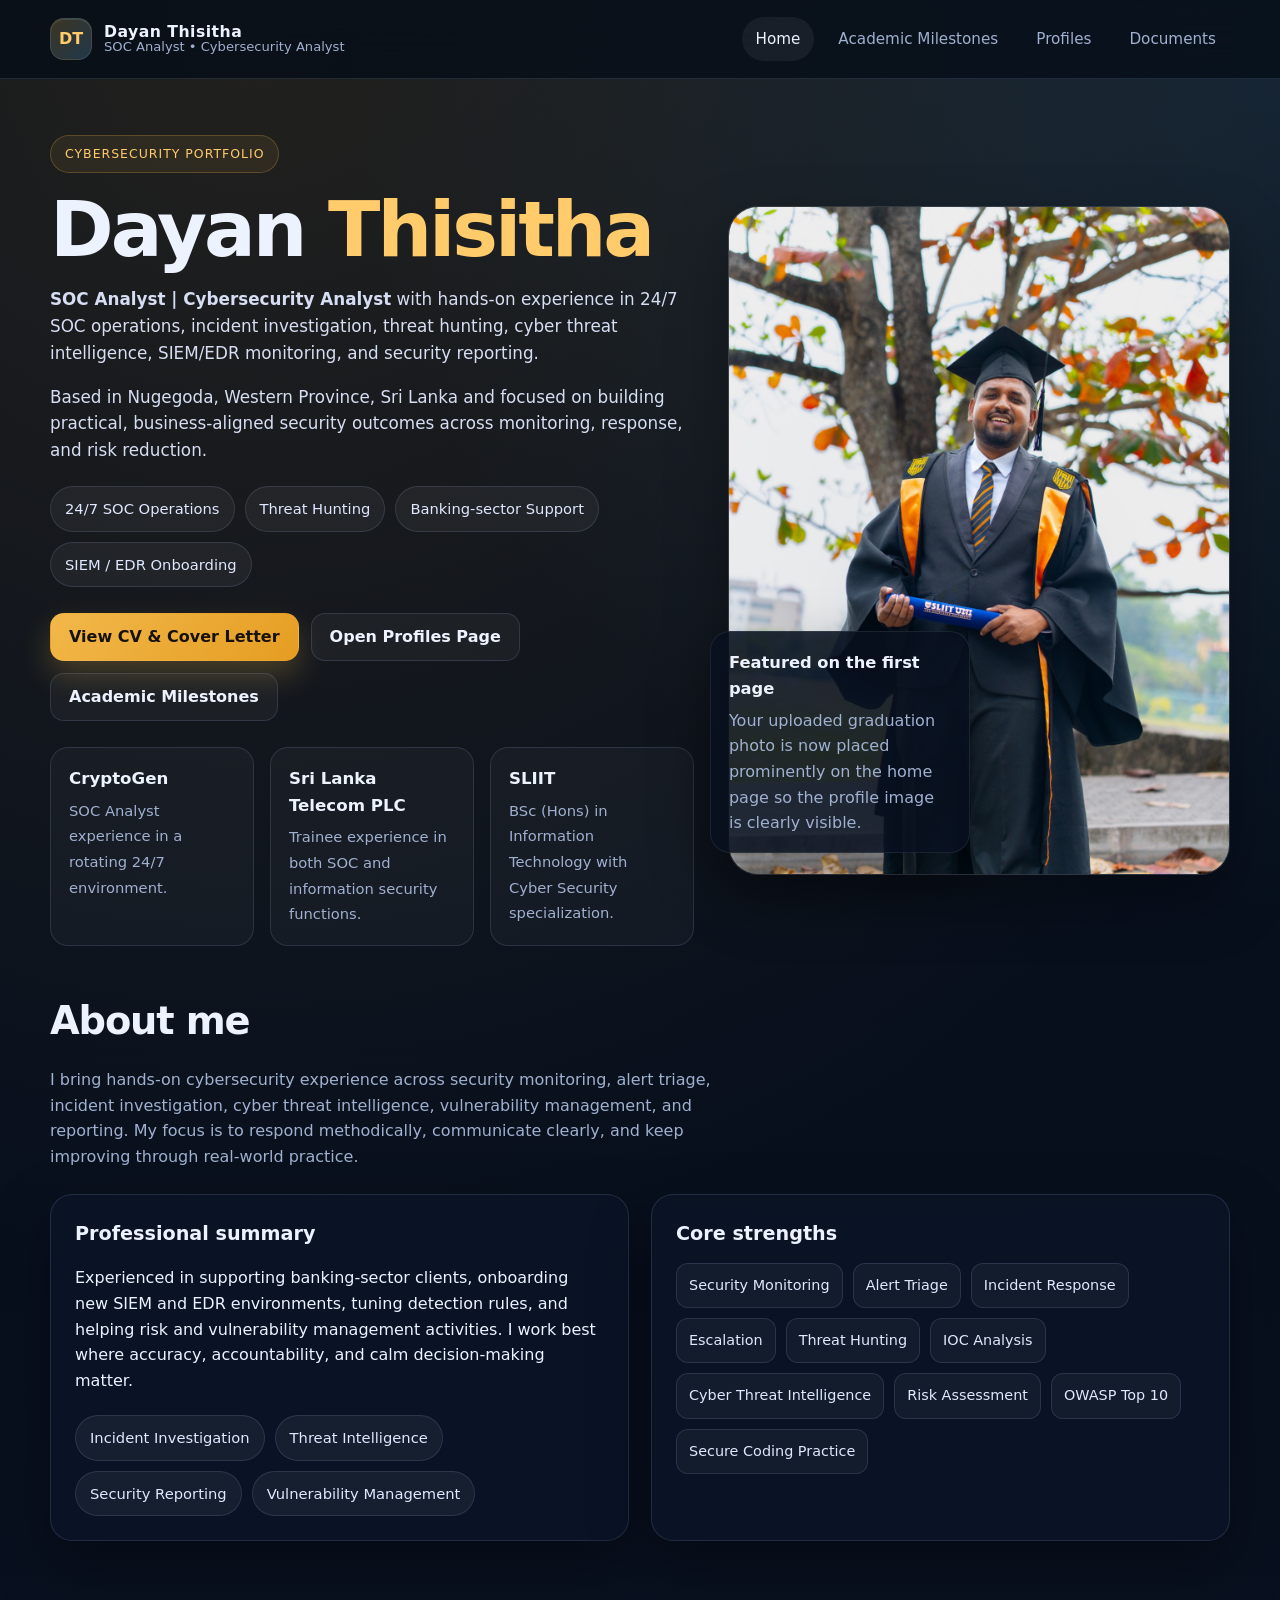
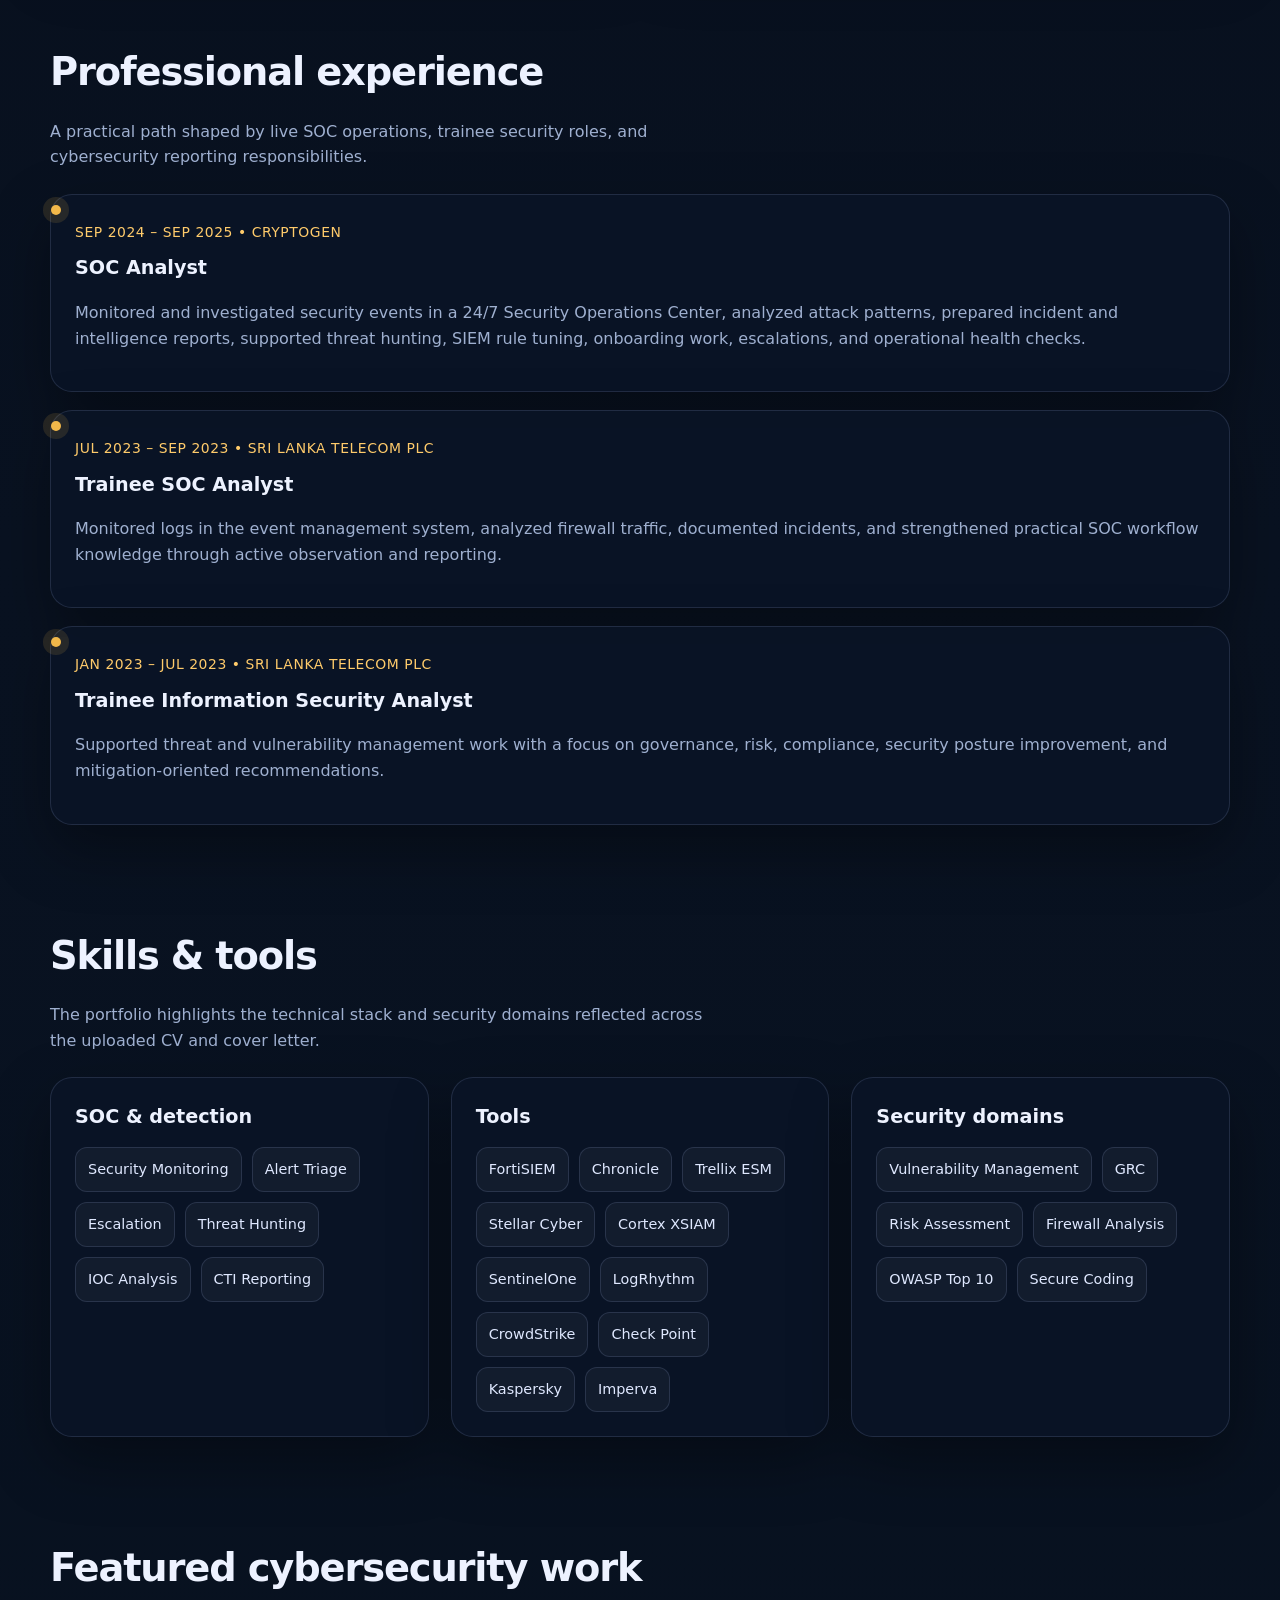
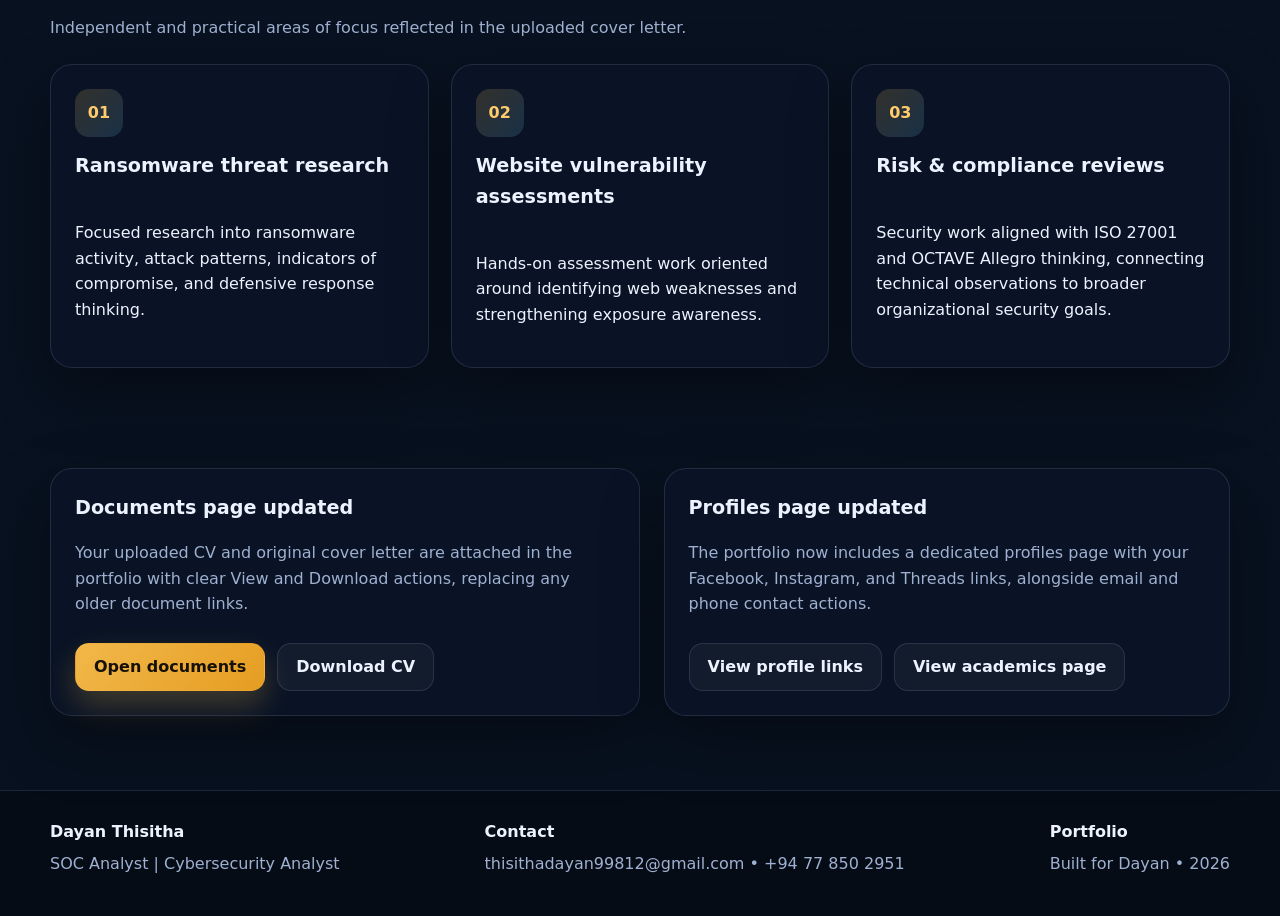
==== index.html @ 26781df1 "Add files via upload" ====
<!DOCTYPE html>
<html lang="en">
<head>
  <meta charset="UTF-8">
  <meta name="viewport" content="width=device-width, initial-scale=1.0">
  <title>Dayan Thisitha | Cybersecurity Portfolio</title>
  <meta name="description" content="Portfolio of Dayan Thisitha, SOC Analyst and Cybersecurity Analyst.">
  <link rel="stylesheet" href="style.css">
</head>
<body>
  
<header class="site-header">
  <div class="navbar">
    <a class="brand" href="index.html" aria-label="Dayan Thisitha home page">
      <div class="brand-mark">DT</div>
      <div class="brand-copy">
        <strong>Dayan Thisitha</strong>
        <span>SOC Analyst • Cybersecurity Analyst</span>
      </div>
    </a>
    <button class="nav-toggle" type="button" aria-label="Toggle navigation">☰</button>
    <nav class="nav-links" aria-label="Primary navigation">
          <a class="active" href="index.html">Home</a>
          <a class="" href="academic-milestones.html">Academic Milestones</a>
          <a class="" href="profiles.html">Profiles</a>
          <a class="" href="documents.html">Documents</a>
    </nav>
  </div>
</header>


  <main>
    <section class="page-hero">
      <div class="container hero-grid">
        <div class="hero-copy" data-reveal>
          <span class="eyebrow">Cybersecurity Portfolio</span>
          <h1>Dayan <span class="highlight">Thisitha</span></h1>
          <p class="lead"><strong>SOC Analyst | Cybersecurity Analyst</strong> with hands-on experience in 24/7 SOC operations, incident investigation, threat hunting, cyber threat intelligence, SIEM/EDR monitoring, and security reporting.</p>
          <p class="lead">Based in Nugegoda, Western Province, Sri Lanka and focused on building practical, business-aligned security outcomes across monitoring, response, and risk reduction.</p>
          <div class="hero-badges">
            <span class="badge-pill">24/7 SOC Operations</span>
            <span class="badge-pill">Threat Hunting</span>
            <span class="badge-pill">Banking-sector Support</span>
            <span class="badge-pill">SIEM / EDR Onboarding</span>
          </div>
          <div class="hero-actions">
            <a class="button" href="documents.html">View CV & Cover Letter</a>
            <a class="button-secondary" href="profiles.html">Open Profiles Page</a>
            <a class="button-secondary" href="academic-milestones.html">Academic Milestones</a>
          </div>
          <div class="kpi-row">
            <div class="kpi">
              <strong>CryptoGen</strong>
              <span>SOC Analyst experience in a rotating 24/7 environment.</span>
            </div>
            <div class="kpi">
              <strong>Sri Lanka Telecom PLC</strong>
              <span>Trainee experience in both SOC and information security functions.</span>
            </div>
            <div class="kpi">
              <strong>SLIIT</strong>
              <span>BSc (Hons) in Information Technology with Cyber Security specialization.</span>
            </div>
          </div>
        </div>
        <div class="hero-visual" data-reveal>
          <div class="image-frame hero-photo">
            <img src="assets/images/profile-hero.jpg" alt="Dayan Thisitha in graduation attire holding a diploma outdoors.">
          </div>
          <div class="floating-card">
            <strong>Featured on the first page</strong>
            <span>Your uploaded graduation photo is now placed prominently on the home page so the profile image is clearly visible.</span>
          </div>
        </div>
      </div>
    </section>

    <section class="section">
      <div class="container">
        <div class="section-intro" data-reveal>
          <h2>About me</h2>
          <p>I bring hands-on cybersecurity experience across security monitoring, alert triage, incident investigation, cyber threat intelligence, vulnerability management, and reporting. My focus is to respond methodically, communicate clearly, and keep improving through real-world practice.</p>
        </div>
        <div class="grid two">
          <article class="card" data-reveal>
            <h3>Professional summary</h3>
            <p>Experienced in supporting banking-sector clients, onboarding new SIEM and EDR environments, tuning detection rules, and helping risk and vulnerability management activities. I work best where accuracy, accountability, and calm decision-making matter.</p>
            <div class="tag-list">
              <span class="tag">Incident Investigation</span>
              <span class="tag">Threat Intelligence</span>
              <span class="tag">Security Reporting</span>
              <span class="tag">Vulnerability Management</span>
            </div>
          </article>
          <article class="card" data-reveal>
            <h3>Core strengths</h3>
            <div class="skill-group">
              <span class="skill-chip">Security Monitoring</span>
              <span class="skill-chip">Alert Triage</span>
              <span class="skill-chip">Incident Response</span>
              <span class="skill-chip">Escalation</span>
              <span class="skill-chip">Threat Hunting</span>
              <span class="skill-chip">IOC Analysis</span>
              <span class="skill-chip">Cyber Threat Intelligence</span>
              <span class="skill-chip">Risk Assessment</span>
              <span class="skill-chip">OWASP Top 10</span>
              <span class="skill-chip">Secure Coding Practice</span>
            </div>
          </article>
        </div>
      </div>
    </section>

    <section class="section">
      <div class="container">
        <div class="section-intro" data-reveal>
          <h2>Professional experience</h2>
          <p>A practical path shaped by live SOC operations, trainee security roles, and cybersecurity reporting responsibilities.</p>
        </div>
        <div class="timeline">
          <article class="timeline-item" data-reveal>
            <span class="meta">Sep 2024 – Sep 2025 • CryptoGen</span>
            <h3>SOC Analyst</h3>
            <p>Monitored and investigated security events in a 24/7 Security Operations Center, analyzed attack patterns, prepared incident and intelligence reports, supported threat hunting, SIEM rule tuning, onboarding work, escalations, and operational health checks.</p>
          </article>
          <article class="timeline-item" data-reveal>
            <span class="meta">Jul 2023 – Sep 2023 • Sri Lanka Telecom PLC</span>
            <h3>Trainee SOC Analyst</h3>
            <p>Monitored logs in the event management system, analyzed firewall traffic, documented incidents, and strengthened practical SOC workflow knowledge through active observation and reporting.</p>
          </article>
          <article class="timeline-item" data-reveal>
            <span class="meta">Jan 2023 – Jul 2023 • Sri Lanka Telecom PLC</span>
            <h3>Trainee Information Security Analyst</h3>
            <p>Supported threat and vulnerability management work with a focus on governance, risk, compliance, security posture improvement, and mitigation-oriented recommendations.</p>
          </article>
        </div>
      </div>
    </section>

    <section class="section">
      <div class="container">
        <div class="section-intro" data-reveal>
          <h2>Skills & tools</h2>
          <p>The portfolio highlights the technical stack and security domains reflected across the uploaded CV and cover letter.</p>
        </div>
        <div class="grid three">
          <article class="card" data-reveal>
            <h3>SOC & detection</h3>
            <div class="skill-group">
              <span class="skill-chip">Security Monitoring</span>
              <span class="skill-chip">Alert Triage</span>
              <span class="skill-chip">Escalation</span>
              <span class="skill-chip">Threat Hunting</span>
              <span class="skill-chip">IOC Analysis</span>
              <span class="skill-chip">CTI Reporting</span>
            </div>
          </article>
          <article class="card" data-reveal>
            <h3>Tools</h3>
            <div class="skill-group">
              <span class="skill-chip">FortiSIEM</span>
              <span class="skill-chip">Chronicle</span>
              <span class="skill-chip">Trellix ESM</span>
              <span class="skill-chip">Stellar Cyber</span>
              <span class="skill-chip">Cortex XSIAM</span>
              <span class="skill-chip">SentinelOne</span>
              <span class="skill-chip">LogRhythm</span>
              <span class="skill-chip">CrowdStrike</span>
              <span class="skill-chip">Check Point</span>
              <span class="skill-chip">Kaspersky</span>
              <span class="skill-chip">Imperva</span>
            </div>
          </article>
          <article class="card" data-reveal>
            <h3>Security domains</h3>
            <div class="skill-group">
              <span class="skill-chip">Vulnerability Management</span>
              <span class="skill-chip">GRC</span>
              <span class="skill-chip">Risk Assessment</span>
              <span class="skill-chip">Firewall Analysis</span>
              <span class="skill-chip">OWASP Top 10</span>
              <span class="skill-chip">Secure Coding</span>
            </div>
          </article>
        </div>
      </div>
    </section>

    <section class="section">
      <div class="container">
        <div class="section-intro" data-reveal>
          <h2>Featured cybersecurity work</h2>
          <p>Independent and practical areas of focus reflected in the uploaded cover letter.</p>
        </div>
        <div class="grid three">
          <article class="feature-card" data-reveal>
            <div class="feature-icon">01</div>
            <h3>Ransomware threat research</h3>
            <p>Focused research into ransomware activity, attack patterns, indicators of compromise, and defensive response thinking.</p>
          </article>
          <article class="feature-card" data-reveal>
            <div class="feature-icon">02</div>
            <h3>Website vulnerability assessments</h3>
            <p>Hands-on assessment work oriented around identifying web weaknesses and strengthening exposure awareness.</p>
          </article>
          <article class="feature-card" data-reveal>
            <div class="feature-icon">03</div>
            <h3>Risk & compliance reviews</h3>
            <p>Security work aligned with ISO 27001 and OCTAVE Allegro thinking, connecting technical observations to broader organizational security goals.</p>
          </article>
        </div>
      </div>
    </section>

    <section class="section">
      <div class="container split-layout">
        <article class="callout" data-reveal>
          <h3>Documents page updated</h3>
          <p>Your uploaded CV and original cover letter are attached in the portfolio with clear View and Download actions, replacing any older document links.</p>
          <div class="inline-actions">
            <a class="button" href="documents.html">Open documents</a>
            <a class="button-secondary" href="assets/documents/dayan-thisitha-cv.pdf" download>Download CV</a>
          </div>
        </article>
        <article class="callout" data-reveal>
          <h3>Profiles page updated</h3>
          <p>The portfolio now includes a dedicated profiles page with your Facebook, Instagram, and Threads links, alongside email and phone contact actions.</p>
          <div class="inline-actions">
            <a class="button-secondary" href="profiles.html">View profile links</a>
            <a class="button-secondary" href="academic-milestones.html">View academics page</a>
          </div>
        </article>
      </div>
    </section>
  </main>

  
<footer class="footer">
  <div class="container footer-grid">
    <div>
      <strong>Dayan Thisitha</strong>
      <span>SOC Analyst | Cybersecurity Analyst</span>
    </div>
    <div>
      <strong>Contact</strong>
      <span><a href="mailto:thisithadayan99812@gmail.com">thisithadayan99812@gmail.com</a> • <a href="tel:+94778502951">+94 77 850 2951</a></span>
    </div>
    <div>
      <strong>Portfolio</strong>
      <span>Built for Dayan • <span data-year></span></span>
    </div>
  </div>
</footer>

  <script src="script.js"></script>
</body>
</html>
---- style.css ----
:root {
  --bg: #07111f;
  --bg-soft: #0b1730;
  --panel: rgba(10, 20, 38, 0.9);
  --panel-strong: #0d1b34;
  --text: #edf2ff;
  --muted: #9fb0d0;
  --line: rgba(173, 196, 255, 0.14);
  --gold: #f2b84a;
  --gold-strong: #ffcb6b;
  --accent: #6cc7ff;
  --shadow: 0 24px 60px rgba(0, 0, 0, 0.34);
  --radius: 22px;
  --radius-sm: 16px;
  --width: min(1180px, calc(100vw - 32px));
}

* { box-sizing: border-box; }
html { scroll-behavior: smooth; }
body {
  margin: 0;
  font-family: Inter, ui-sans-serif, system-ui, -apple-system, BlinkMacSystemFont, "Segoe UI", sans-serif;
  background:
    radial-gradient(circle at top right, rgba(108, 199, 255, 0.12), transparent 22%),
    radial-gradient(circle at 20% 0%, rgba(242, 184, 74, 0.12), transparent 30%),
    linear-gradient(180deg, #050c18 0%, #091221 52%, #07111f 100%);
  color: var(--text);
  line-height: 1.6;
}
body::before {
  content: "";
  position: fixed;
  inset: 0;
  background-image:
    linear-gradient(rgba(255,255,255,0.03) 1px, transparent 1px),
    linear-gradient(90deg, rgba(255,255,255,0.03) 1px, transparent 1px);
  background-size: 42px 42px;
  opacity: 0.22;
  pointer-events: none;
  mask-image: linear-gradient(to bottom, rgba(0,0,0,0.5), transparent 85%);
}

a { color: inherit; text-decoration: none; }
img { max-width: 100%; display: block; }
button { font: inherit; }

.container {
  width: var(--width);
  margin: 0 auto;
}

.site-header {
  position: sticky;
  top: 0;
  z-index: 30;
  backdrop-filter: blur(18px);
  background: rgba(6, 13, 24, 0.78);
  border-bottom: 1px solid var(--line);
}

.navbar {
  width: var(--width);
  margin: 0 auto;
  min-height: 78px;
  display: flex;
  align-items: center;
  justify-content: space-between;
  gap: 18px;
}

.brand {
  display: flex;
  align-items: center;
  gap: 12px;
  min-width: 0;
}

.brand-mark {
  width: 42px;
  height: 42px;
  display: grid;
  place-items: center;
  border-radius: 14px;
  background: linear-gradient(135deg, rgba(242, 184, 74, 0.22), rgba(108, 199, 255, 0.22));
  border: 1px solid rgba(255,255,255,0.10);
  box-shadow: inset 0 1px 0 rgba(255,255,255,0.1);
  font-weight: 800;
  color: var(--gold-strong);
}

.brand-copy {
  display: flex;
  flex-direction: column;
  line-height: 1.1;
}
.brand-copy strong { font-size: 0.98rem; letter-spacing: 0.03em; }
.brand-copy span { color: var(--muted); font-size: 0.82rem; }

.nav-toggle {
  display: none;
  width: 46px;
  height: 46px;
  border-radius: 14px;
  background: rgba(255,255,255,0.04);
  border: 1px solid var(--line);
  color: var(--text);
}

.nav-links {
  display: flex;
  align-items: center;
  gap: 10px;
  flex-wrap: wrap;
}

.nav-links a {
  color: var(--muted);
  padding: 10px 14px;
  border-radius: 999px;
  transition: 0.22s ease;
  font-size: 0.95rem;
}

.nav-links a:hover,
.nav-links a.active {
  color: var(--text);
  background: rgba(255,255,255,0.06);
}

.page-hero {
  padding: 56px 0 18px;
}

.hero-grid {
  display: grid;
  grid-template-columns: 1.18fr 0.92fr;
  gap: 34px;
  align-items: center;
}

.eyebrow {
  display: inline-flex;
  align-items: center;
  gap: 10px;
  padding: 8px 14px;
  border-radius: 999px;
  border: 1px solid rgba(242, 184, 74, 0.24);
  background: rgba(242, 184, 74, 0.08);
  color: var(--gold-strong);
  letter-spacing: 0.08em;
  text-transform: uppercase;
  font-size: 0.78rem;
}

.hero-copy h1,
.page-title {
  margin: 18px 0 14px;
  line-height: 1.02;
  font-size: clamp(2.4rem, 6vw, 4.8rem);
  letter-spacing: -0.04em;
}

.lead {
  max-width: 68ch;
  color: #d6def3;
  font-size: 1.05rem;
}

.highlight {
  color: var(--gold-strong);
}

.hero-badges,
.tag-list {
  display: flex;
  flex-wrap: wrap;
  gap: 10px;
  margin: 22px 0 0;
}

.tag,
.badge-pill {
  padding: 10px 14px;
  border-radius: 999px;
  background: rgba(255,255,255,0.05);
  border: 1px solid var(--line);
  color: #dfe8ff;
  font-size: 0.92rem;
}

.hero-actions,
.inline-actions {
  display: flex;
  flex-wrap: wrap;
  gap: 12px;
  margin-top: 26px;
}

.button,
.button-secondary {
  display: inline-flex;
  align-items: center;
  justify-content: center;
  gap: 10px;
  min-height: 48px;
  padding: 0 18px;
  border-radius: 14px;
  border: 1px solid transparent;
  font-weight: 700;
  transition: 0.22s ease;
}

.button {
  background: linear-gradient(135deg, var(--gold), #e59d22);
  color: #16110a;
  box-shadow: 0 14px 30px rgba(242, 184, 74, 0.24);
}
.button:hover { transform: translateY(-2px); }

.button-secondary {
  border-color: var(--line);
  background: rgba(255,255,255,0.04);
  color: var(--text);
}
.button-secondary:hover {
  background: rgba(255,255,255,0.08);
  transform: translateY(-2px);
}

.hero-visual {
  position: relative;
}

.image-frame {
  position: relative;
  overflow: hidden;
  border-radius: 30px;
  border: 1px solid rgba(255,255,255,0.10);
  box-shadow: var(--shadow);
  background: linear-gradient(180deg, rgba(255,255,255,0.06), rgba(255,255,255,0.02));
}

.image-frame img {
  width: 100%;
  height: 100%;
  object-fit: cover;
}

.image-frame.hero-photo {
  min-height: 620px;
}

.floating-card,
.metric-card,
.notice-card {
  background: rgba(8, 17, 31, 0.88);
  border: 1px solid rgba(255,255,255,0.08);
  border-radius: 20px;
  box-shadow: var(--shadow);
}

.floating-card {
  position: absolute;
  left: -18px;
  bottom: 22px;
  padding: 18px 18px 16px;
  max-width: 260px;
}

.floating-card strong {
  display: block;
  font-size: 1.02rem;
  margin-bottom: 6px;
}
.floating-card span,
.muted,
.card-copy p,
.timeline p,
.profile-card p,
.doc-card p,
.callout p {
  color: var(--muted);
}

.section {
  padding: 26px 0 74px;
}

.section-intro {
  margin-bottom: 24px;
}
.section-intro h2 {
  margin: 0 0 10px;
  font-size: clamp(1.7rem, 3vw, 2.5rem);
  letter-spacing: -0.03em;
}
.section-intro p { color: var(--muted); max-width: 66ch; }

.grid {
  display: grid;
  gap: 22px;
}
.grid.two { grid-template-columns: repeat(2, minmax(0, 1fr)); }
.grid.three { grid-template-columns: repeat(3, minmax(0, 1fr)); }

.card,
.timeline-item,
.profile-card,
.doc-card,
.callout,
.feature-card,
.quote-card {
  background: var(--panel);
  border: 1px solid var(--line);
  border-radius: var(--radius);
  padding: 24px;
  box-shadow: var(--shadow);
}

.card h3,
.timeline-item h3,
.profile-card h3,
.doc-card h3,
.feature-card h3,
.callout h3 {
  margin-top: 0;
  margin-bottom: 8px;
  font-size: 1.2rem;
}

.kpi-row {
  display: grid;
  grid-template-columns: repeat(3, minmax(0, 1fr));
  gap: 16px;
  margin-top: 26px;
}

.kpi {
  padding: 18px;
  border-radius: 18px;
  border: 1px solid var(--line);
  background: rgba(255,255,255,0.03);
}
.kpi strong {
  display: block;
  font-size: 1.04rem;
  margin-bottom: 5px;
}
.kpi span { color: var(--muted); font-size: 0.92rem; }

.timeline {
  position: relative;
  display: grid;
  gap: 18px;
}

.timeline-item {
  position: relative;
  padding-left: 24px;
}
.timeline-item::before {
  content: "";
  position: absolute;
  left: 0;
  top: 10px;
  width: 10px;
  height: 10px;
  border-radius: 999px;
  background: var(--gold);
  box-shadow: 0 0 0 8px rgba(242, 184, 74, 0.12);
}

.meta {
  display: inline-block;
  margin-bottom: 10px;
  color: var(--gold-strong);
  font-size: 0.87rem;
  letter-spacing: 0.04em;
  text-transform: uppercase;
}

.skill-group {
  display: flex;
  flex-wrap: wrap;
  gap: 10px;
  margin-top: 14px;
}

.skill-chip {
  padding: 10px 12px;
  border-radius: 12px;
  background: rgba(255,255,255,0.04);
  border: 1px solid var(--line);
  color: #dfe8ff;
  font-size: 0.9rem;
}

.feature-card {
  display: flex;
  flex-direction: column;
  gap: 14px;
  min-height: 100%;
}

.feature-icon {
  width: 48px;
  height: 48px;
  border-radius: 14px;
  display: grid;
  place-items: center;
  background: linear-gradient(135deg, rgba(242, 184, 74, 0.18), rgba(108, 199, 255, 0.16));
  color: var(--gold-strong);
  font-weight: 800;
}

.split-layout {
  display: grid;
  grid-template-columns: 1.02fr 0.98fr;
  gap: 24px;
  align-items: start;
}

.callout {
  height: 100%;
}

.gallery {
  display: grid;
  grid-template-columns: 1.02fr 0.98fr;
  gap: 24px;
  align-items: stretch;
}

.gallery .image-frame {
  min-height: 560px;
}
.gallery .image-frame.secondary {
  min-height: 420px;
}

.quote-card {
  padding: 26px;
  background: linear-gradient(180deg, rgba(242, 184, 74, 0.10), rgba(12, 19, 33, 0.92));
}
.quote-card p {
  font-size: 1.08rem;
  color: #eff4ff;
  margin: 0;
}
.quote-card span {
  display: block;
  margin-top: 12px;
  color: var(--muted);
}

.profile-grid,
.doc-grid {
  display: grid;
  grid-template-columns: repeat(2, minmax(0, 1fr));
  gap: 22px;
}

.profile-card,
.doc-card {
  display: flex;
  flex-direction: column;
  gap: 14px;
  min-height: 100%;
}

.profile-card .profile-top,
.doc-top {
  display: flex;
  align-items: center;
  gap: 14px;
}

.profile-badge {
  width: 52px;
  height: 52px;
  border-radius: 16px;
  display: grid;
  place-items: center;
  background: rgba(255,255,255,0.06);
  border: 1px solid var(--line);
  font-weight: 800;
  color: var(--gold-strong);
}

.profile-link {
  color: #d8e5ff;
  word-break: break-word;
  font-size: 0.92rem;
}

.doc-preview {
  overflow: hidden;
  border-radius: 18px;
  border: 1px solid var(--line);
}

.doc-preview img {
  width: 100%;
  aspect-ratio: 4 / 3.2;
  object-fit: cover;
  background: #fff;
}

.page-banner {
  padding-top: 44px;
}

.banner-card {
  padding: 26px;
  border-radius: 28px;
  border: 1px solid var(--line);
  background:
    linear-gradient(135deg, rgba(242,184,74,0.13), rgba(108,199,255,0.08)),
    rgba(8, 17, 31, 0.8);
  box-shadow: var(--shadow);
}

.banner-card h1 {
  margin: 12px 0 8px;
  font-size: clamp(2rem, 4.6vw, 3.7rem);
  letter-spacing: -0.04em;
}
.banner-card p { color: #d2ddf6; max-width: 70ch; }

.footer {
  padding: 28px 0 40px;
  border-top: 1px solid var(--line);
  background: rgba(3, 7, 13, 0.48);
}
.footer-grid {
  display: flex;
  justify-content: space-between;
  gap: 18px;
  flex-wrap: wrap;
  color: var(--muted);
}
.footer-grid strong { color: var(--text); display: block; margin-bottom: 6px; }

.reveal {
  opacity: 0;
  transform: translateY(24px);
  transition: opacity 0.6s ease, transform 0.6s ease;
}
.reveal.visible {
  opacity: 1;
  transform: translateY(0);
}

.small-note {
  color: var(--muted);
  font-size: 0.92rem;
}

@media (max-width: 980px) {
  .hero-grid,
  .split-layout,
  .gallery,
  .grid.two,
  .grid.three,
  .profile-grid,
  .doc-grid,
  .kpi-row {
    grid-template-columns: 1fr;
  }

  .hero-copy h1,
  .page-title {
    font-size: clamp(2.2rem, 10vw, 4rem);
  }

  .image-frame.hero-photo {
    min-height: 420px;
  }

  .gallery .image-frame,
  .gallery .image-frame.secondary {
    min-height: 360px;
  }

  .floating-card {
    position: static;
    margin-top: 18px;
    max-width: none;
  }
}

@media (max-width: 760px) {
  .navbar {
    padding: 12px 0;
    align-items: flex-start;
  }

  .nav-toggle { display: inline-grid; place-items: center; }
  .nav-links {
    display: none;
    width: 100%;
    padding-bottom: 8px;
  }
  .nav-links.open {
    display: flex;
    flex-direction: column;
    align-items: stretch;
  }
  .nav-links a {
    width: 100%;
    padding: 12px 14px;
    border-radius: 14px;
  }

  .brand { flex: 1; }

  .page-hero { padding-top: 28px; }
  .section { padding-bottom: 54px; }
}
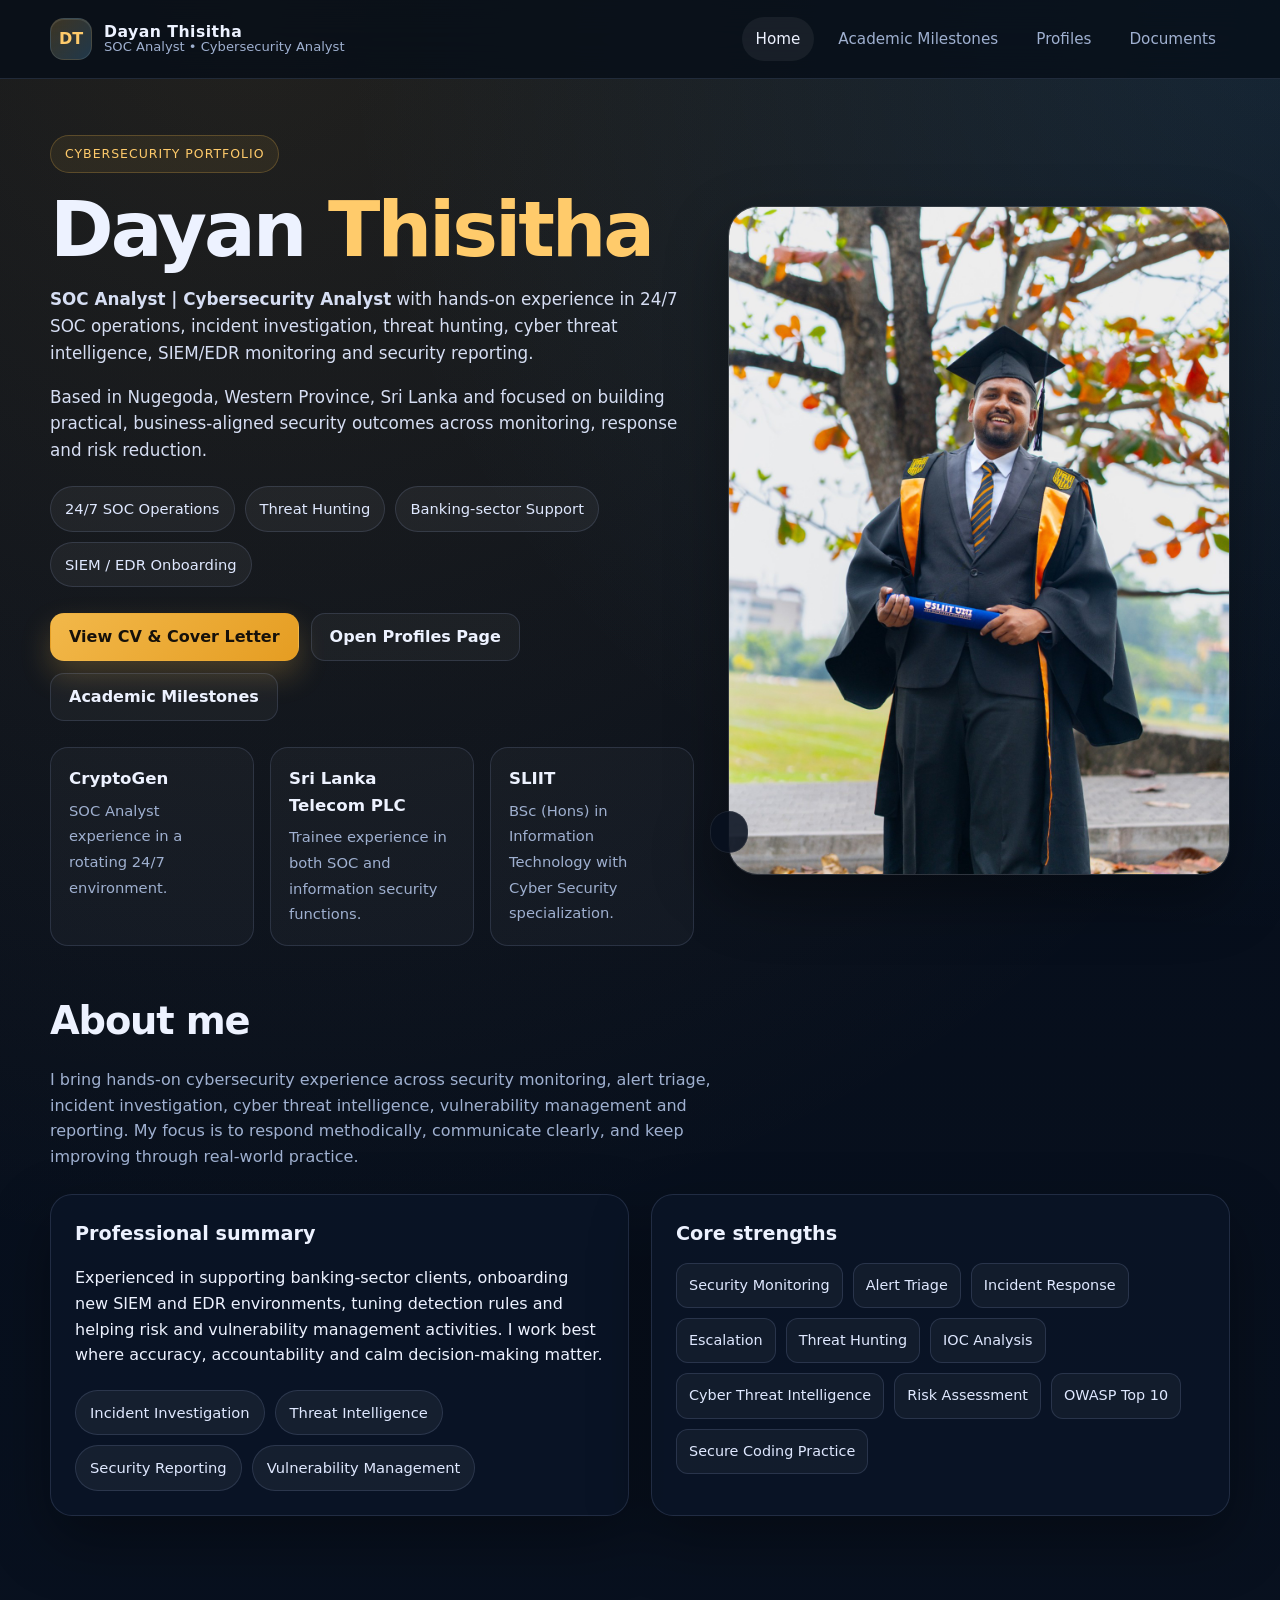
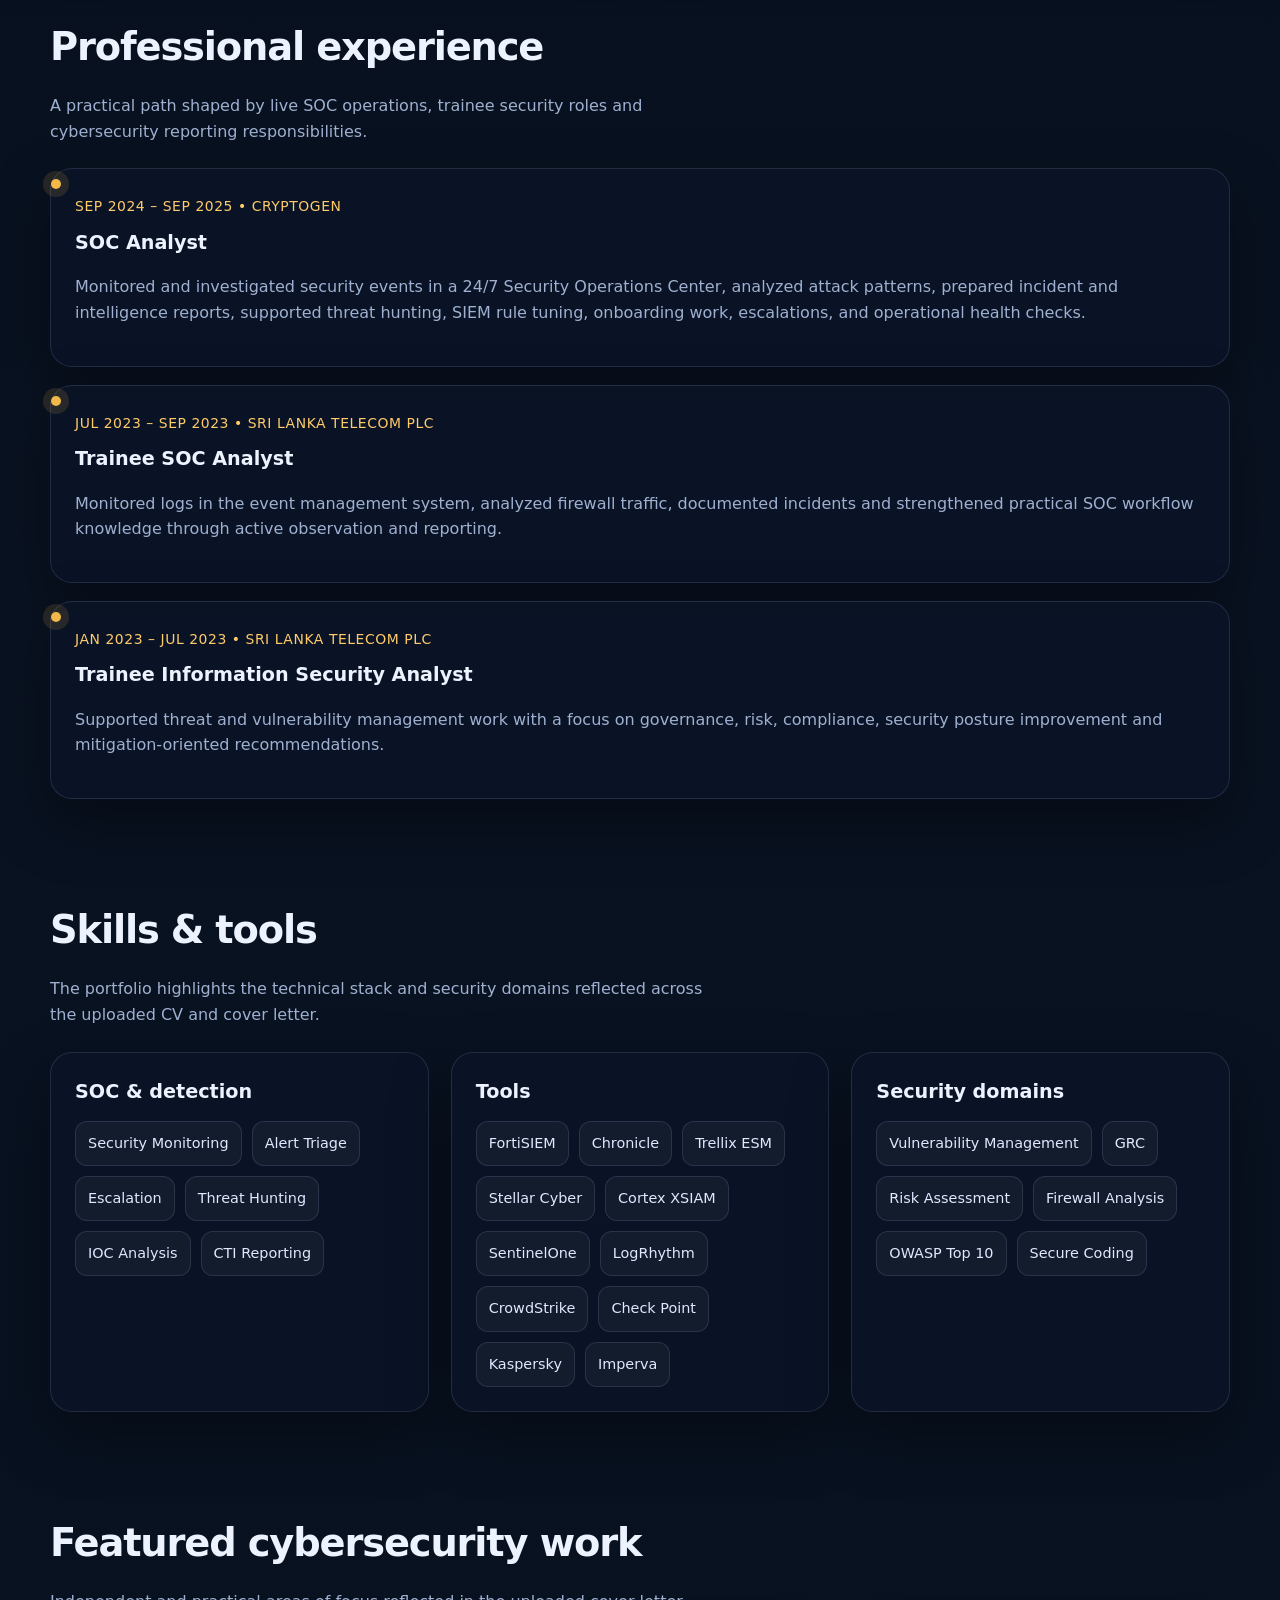
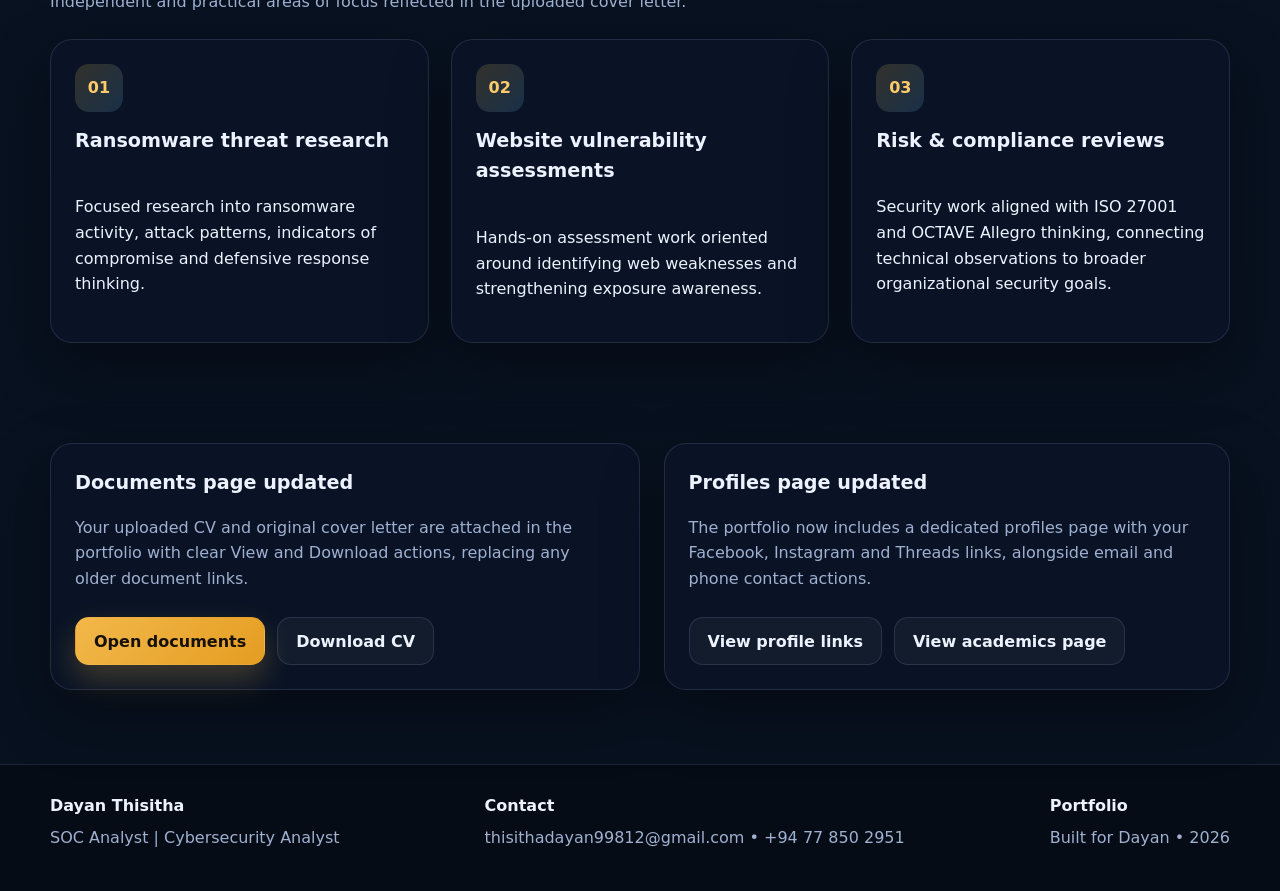
==== commit 12420f29: "Update index.html" ====
--- a/index.html
+++ b/index.html
@@ -35,8 +35,8 @@
         <div class="hero-copy" data-reveal>
           <span class="eyebrow">Cybersecurity Portfolio</span>
           <h1>Dayan <span class="highlight">Thisitha</span></h1>
-          <p class="lead"><strong>SOC Analyst | Cybersecurity Analyst</strong> with hands-on experience in 24/7 SOC operations, incident investigation, threat hunting, cyber threat intelligence, SIEM/EDR monitoring, and security reporting.</p>
-          <p class="lead">Based in Nugegoda, Western Province, Sri Lanka and focused on building practical, business-aligned security outcomes across monitoring, response, and risk reduction.</p>
+          <p class="lead"><strong>SOC Analyst | Cybersecurity Analyst</strong> with hands-on experience in 24/7 SOC operations, incident investigation, threat hunting, cyber threat intelligence, SIEM/EDR monitoring and security reporting.</p>
+          <p class="lead">Based in Nugegoda, Western Province, Sri Lanka and focused on building practical, business-aligned security outcomes across monitoring, response and risk reduction.</p>
           <div class="hero-badges">
             <span class="badge-pill">24/7 SOC Operations</span>
             <span class="badge-pill">Threat Hunting</span>
@@ -68,8 +68,8 @@
             <img src="assets/images/profile-hero.jpg" alt="Dayan Thisitha in graduation attire holding a diploma outdoors.">
           </div>
           <div class="floating-card">
-            <strong>Featured on the first page</strong>
-            <span>Your uploaded graduation photo is now placed prominently on the home page so the profile image is clearly visible.</span>
+            <strong></strong>
+            <span></span>
           </div>
         </div>
       </div>
@@ -79,12 +79,12 @@
       <div class="container">
         <div class="section-intro" data-reveal>
           <h2>About me</h2>
-          <p>I bring hands-on cybersecurity experience across security monitoring, alert triage, incident investigation, cyber threat intelligence, vulnerability management, and reporting. My focus is to respond methodically, communicate clearly, and keep improving through real-world practice.</p>
+          <p>I bring hands-on cybersecurity experience across security monitoring, alert triage, incident investigation, cyber threat intelligence, vulnerability management and reporting. My focus is to respond methodically, communicate clearly, and keep improving through real-world practice.</p>
         </div>
         <div class="grid two">
           <article class="card" data-reveal>
             <h3>Professional summary</h3>
-            <p>Experienced in supporting banking-sector clients, onboarding new SIEM and EDR environments, tuning detection rules, and helping risk and vulnerability management activities. I work best where accuracy, accountability, and calm decision-making matter.</p>
+            <p>Experienced in supporting banking-sector clients, onboarding new SIEM and EDR environments, tuning detection rules and helping risk and vulnerability management activities. I work best where accuracy, accountability and calm decision-making matter.</p>
             <div class="tag-list">
               <span class="tag">Incident Investigation</span>
               <span class="tag">Threat Intelligence</span>
@@ -115,7 +115,7 @@
       <div class="container">
         <div class="section-intro" data-reveal>
           <h2>Professional experience</h2>
-          <p>A practical path shaped by live SOC operations, trainee security roles, and cybersecurity reporting responsibilities.</p>
+          <p>A practical path shaped by live SOC operations, trainee security roles and cybersecurity reporting responsibilities.</p>
         </div>
         <div class="timeline">
           <article class="timeline-item" data-reveal>
@@ -126,12 +126,12 @@
           <article class="timeline-item" data-reveal>
             <span class="meta">Jul 2023 – Sep 2023 • Sri Lanka Telecom PLC</span>
             <h3>Trainee SOC Analyst</h3>
-            <p>Monitored logs in the event management system, analyzed firewall traffic, documented incidents, and strengthened practical SOC workflow knowledge through active observation and reporting.</p>
+            <p>Monitored logs in the event management system, analyzed firewall traffic, documented incidents and strengthened practical SOC workflow knowledge through active observation and reporting.</p>
           </article>
           <article class="timeline-item" data-reveal>
             <span class="meta">Jan 2023 – Jul 2023 • Sri Lanka Telecom PLC</span>
             <h3>Trainee Information Security Analyst</h3>
-            <p>Supported threat and vulnerability management work with a focus on governance, risk, compliance, security posture improvement, and mitigation-oriented recommendations.</p>
+            <p>Supported threat and vulnerability management work with a focus on governance, risk, compliance, security posture improvement and mitigation-oriented recommendations.</p>
           </article>
         </div>
       </div>
@@ -196,7 +196,7 @@
           <article class="feature-card" data-reveal>
             <div class="feature-icon">01</div>
             <h3>Ransomware threat research</h3>
-            <p>Focused research into ransomware activity, attack patterns, indicators of compromise, and defensive response thinking.</p>
+            <p>Focused research into ransomware activity, attack patterns, indicators of compromise and defensive response thinking.</p>
           </article>
           <article class="feature-card" data-reveal>
             <div class="feature-icon">02</div>
@@ -224,7 +224,7 @@
         </article>
         <article class="callout" data-reveal>
           <h3>Profiles page updated</h3>
-          <p>The portfolio now includes a dedicated profiles page with your Facebook, Instagram, and Threads links, alongside email and phone contact actions.</p>
+          <p>The portfolio now includes a dedicated profiles page with your Facebook, Instagram and Threads links, alongside email and phone contact actions.</p>
           <div class="inline-actions">
             <a class="button-secondary" href="profiles.html">View profile links</a>
             <a class="button-secondary" href="academic-milestones.html">View academics page</a>
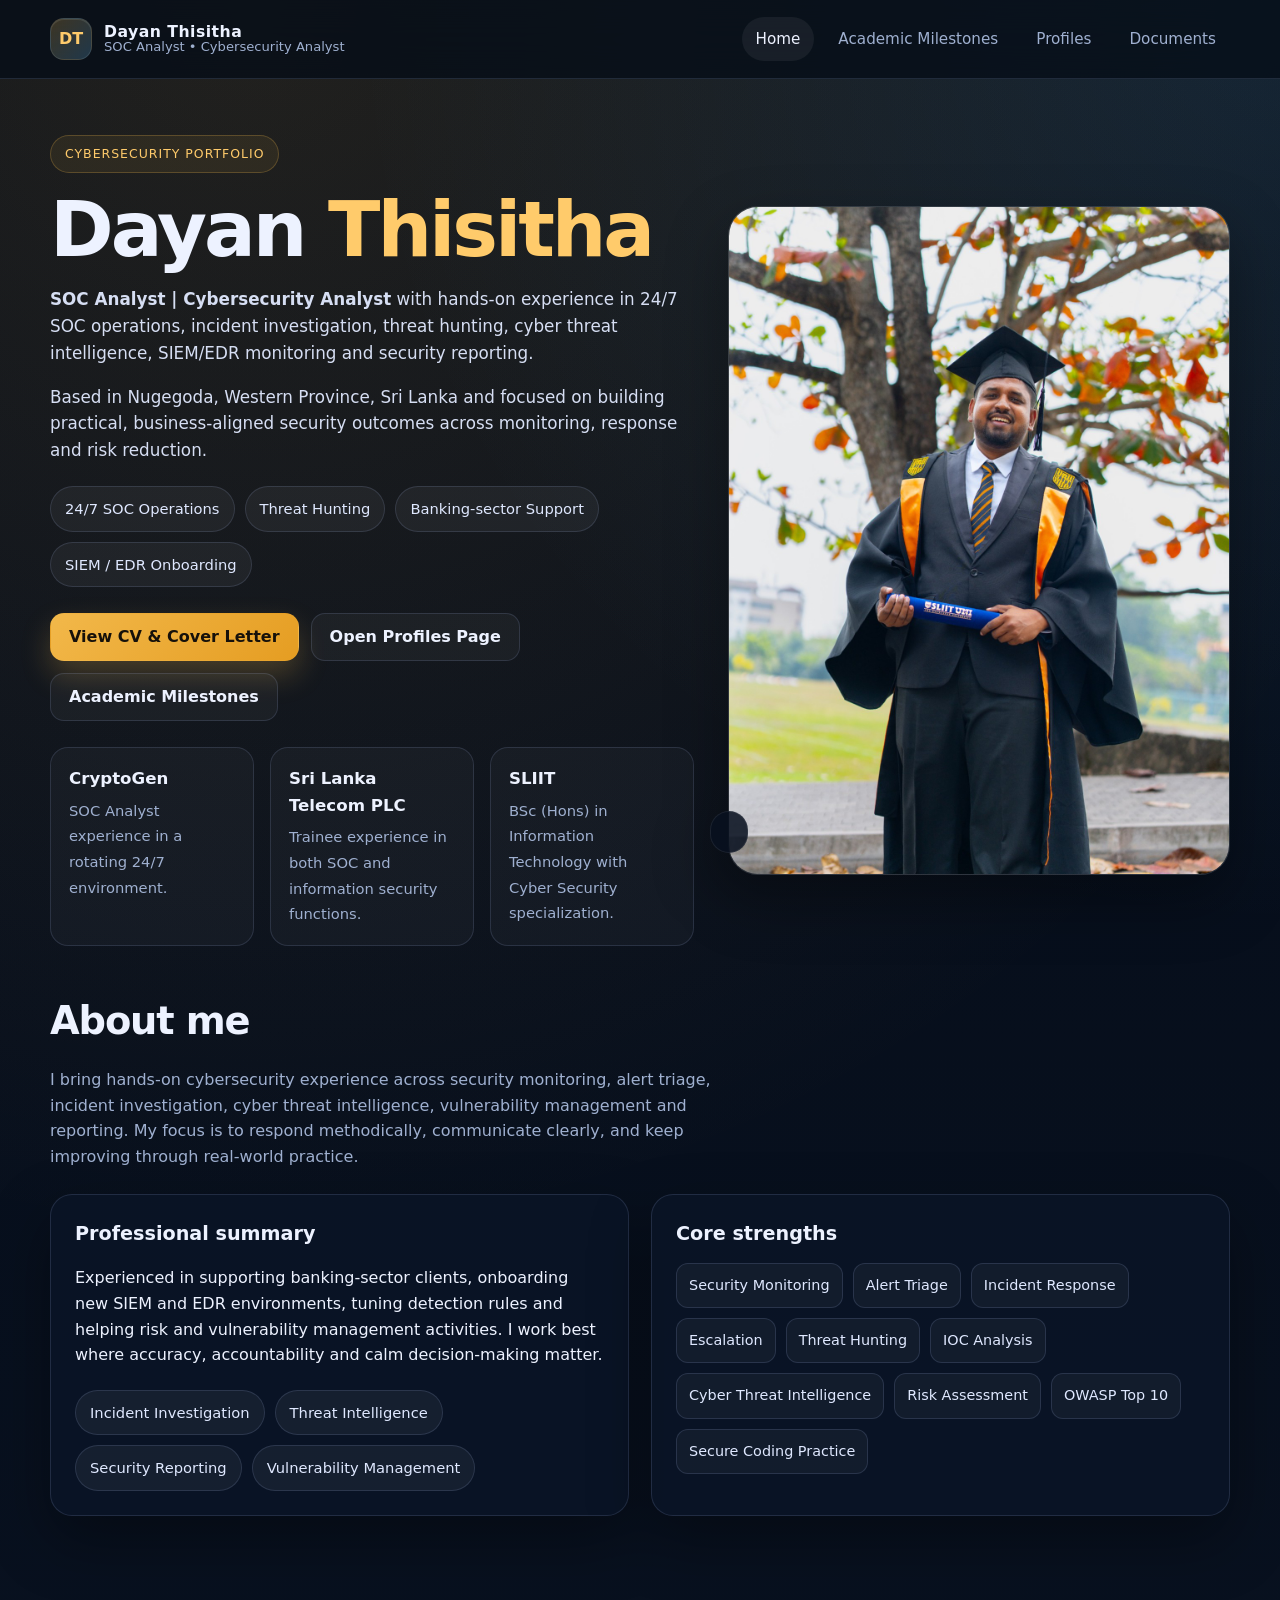
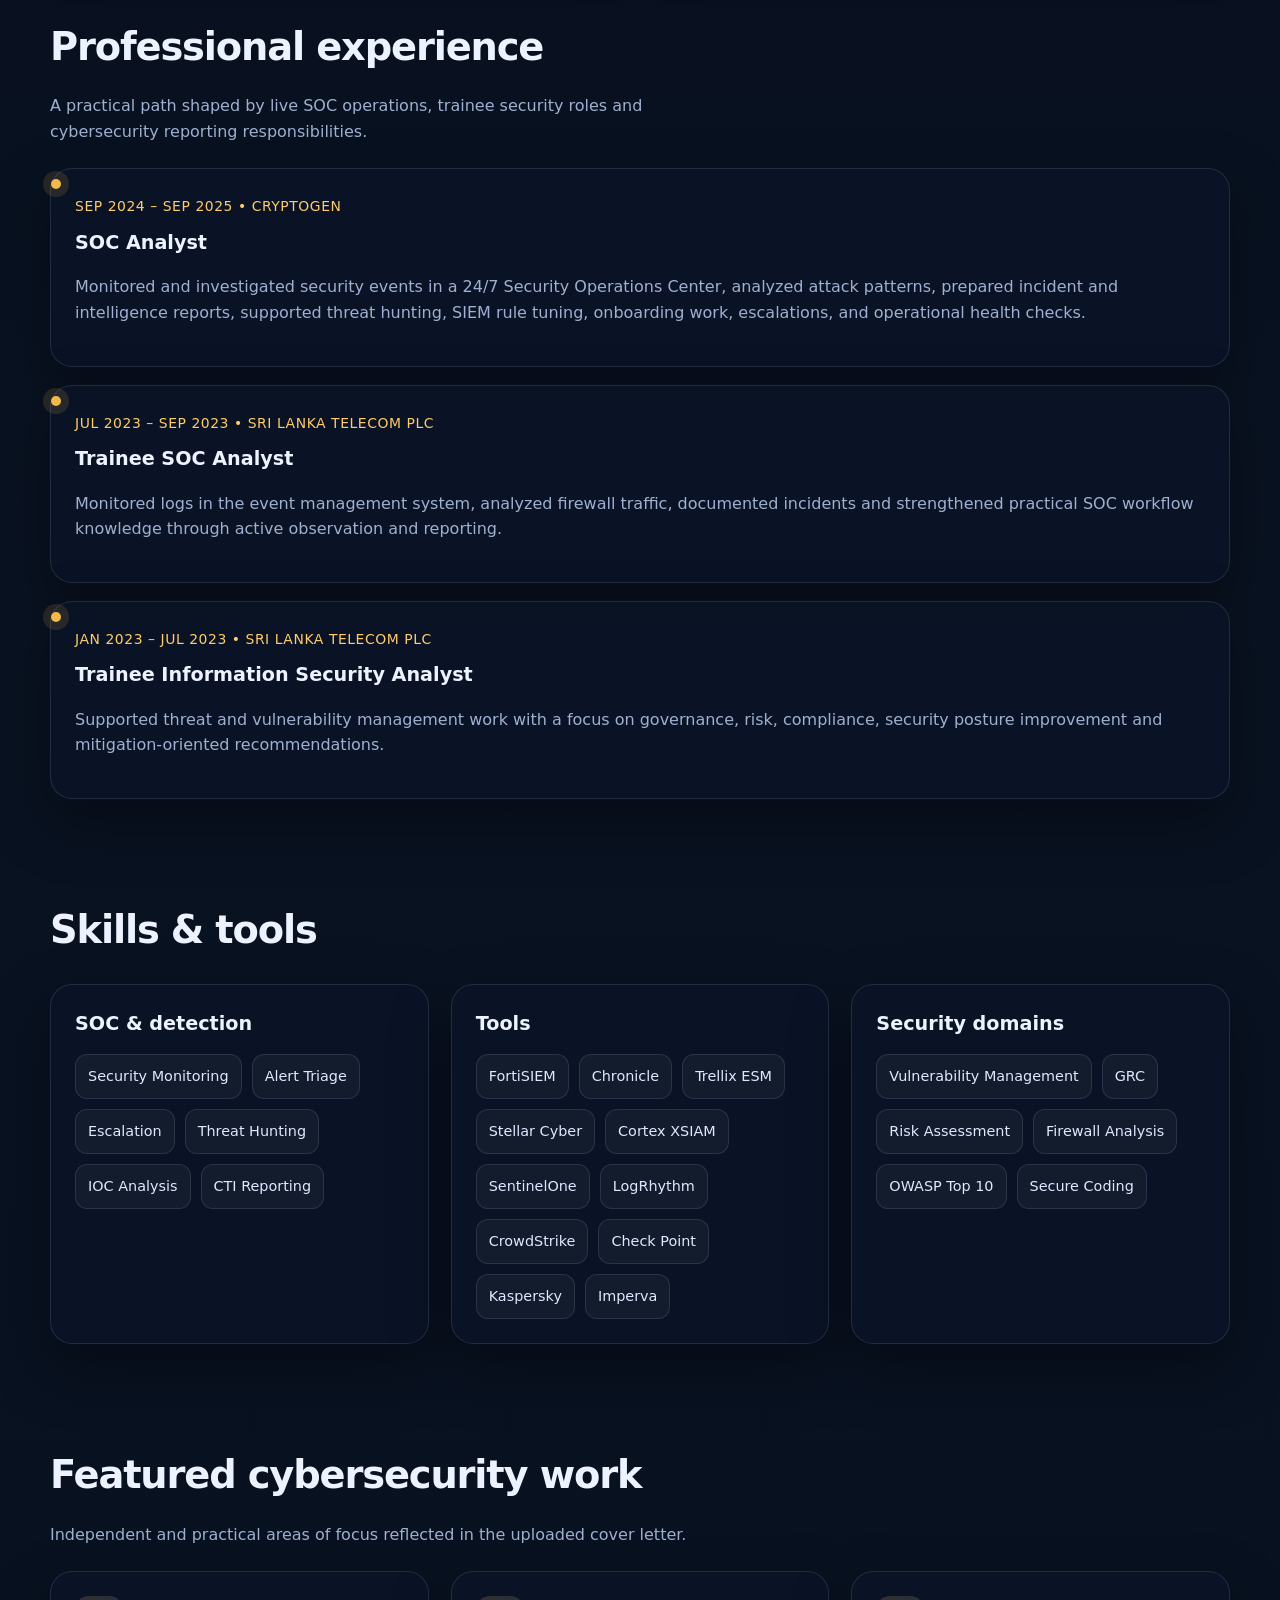
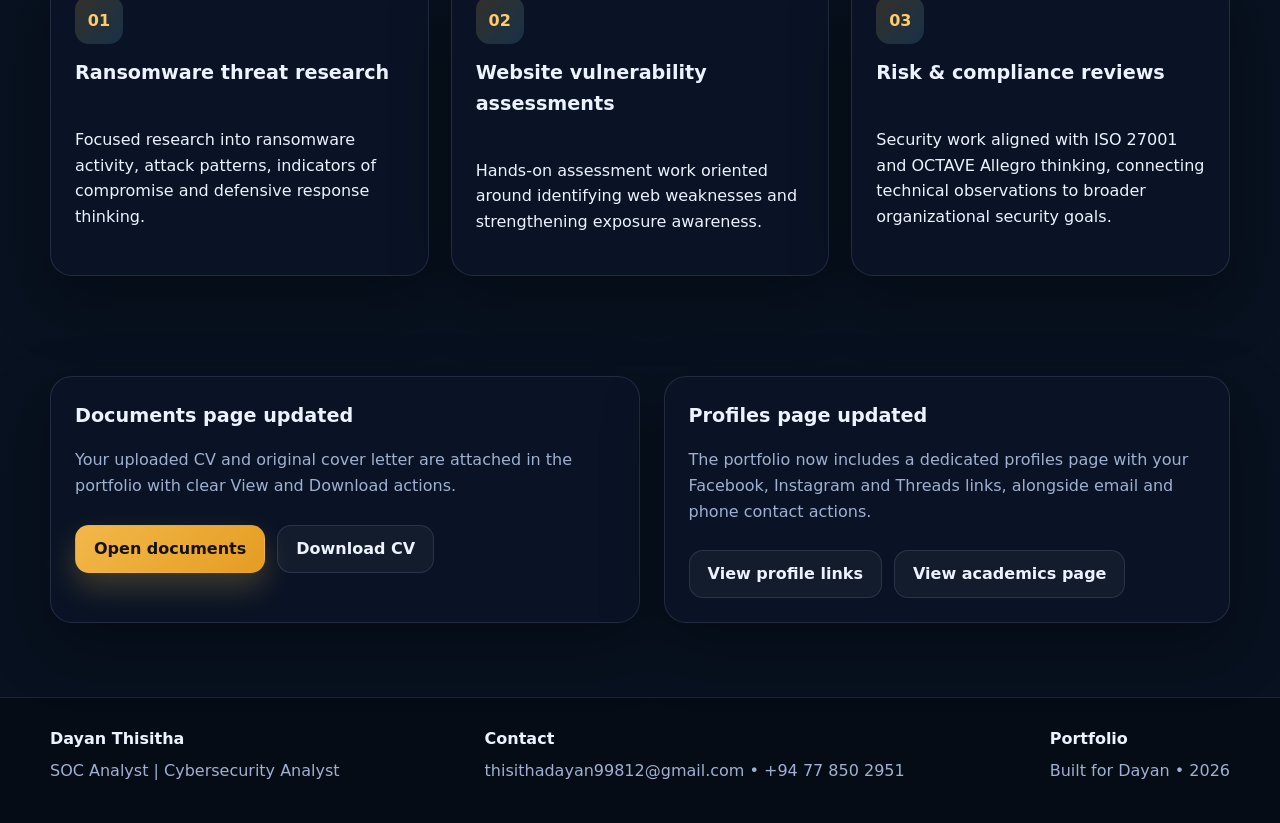
==== commit 41fe782e: "Update index.html" ====
--- a/index.html
+++ b/index.html
@@ -141,7 +141,7 @@
       <div class="container">
         <div class="section-intro" data-reveal>
           <h2>Skills & tools</h2>
-          <p>The portfolio highlights the technical stack and security domains reflected across the uploaded CV and cover letter.</p>
+          <p></p>
         </div>
         <div class="grid three">
           <article class="card" data-reveal>
@@ -216,7 +216,7 @@
       <div class="container split-layout">
         <article class="callout" data-reveal>
           <h3>Documents page updated</h3>
-          <p>Your uploaded CV and original cover letter are attached in the portfolio with clear View and Download actions, replacing any older document links.</p>
+          <p>Your uploaded CV and original cover letter are attached in the portfolio with clear View and Download actions.</p>
           <div class="inline-actions">
             <a class="button" href="documents.html">Open documents</a>
             <a class="button-secondary" href="assets/documents/dayan-thisitha-cv.pdf" download>Download CV</a>
